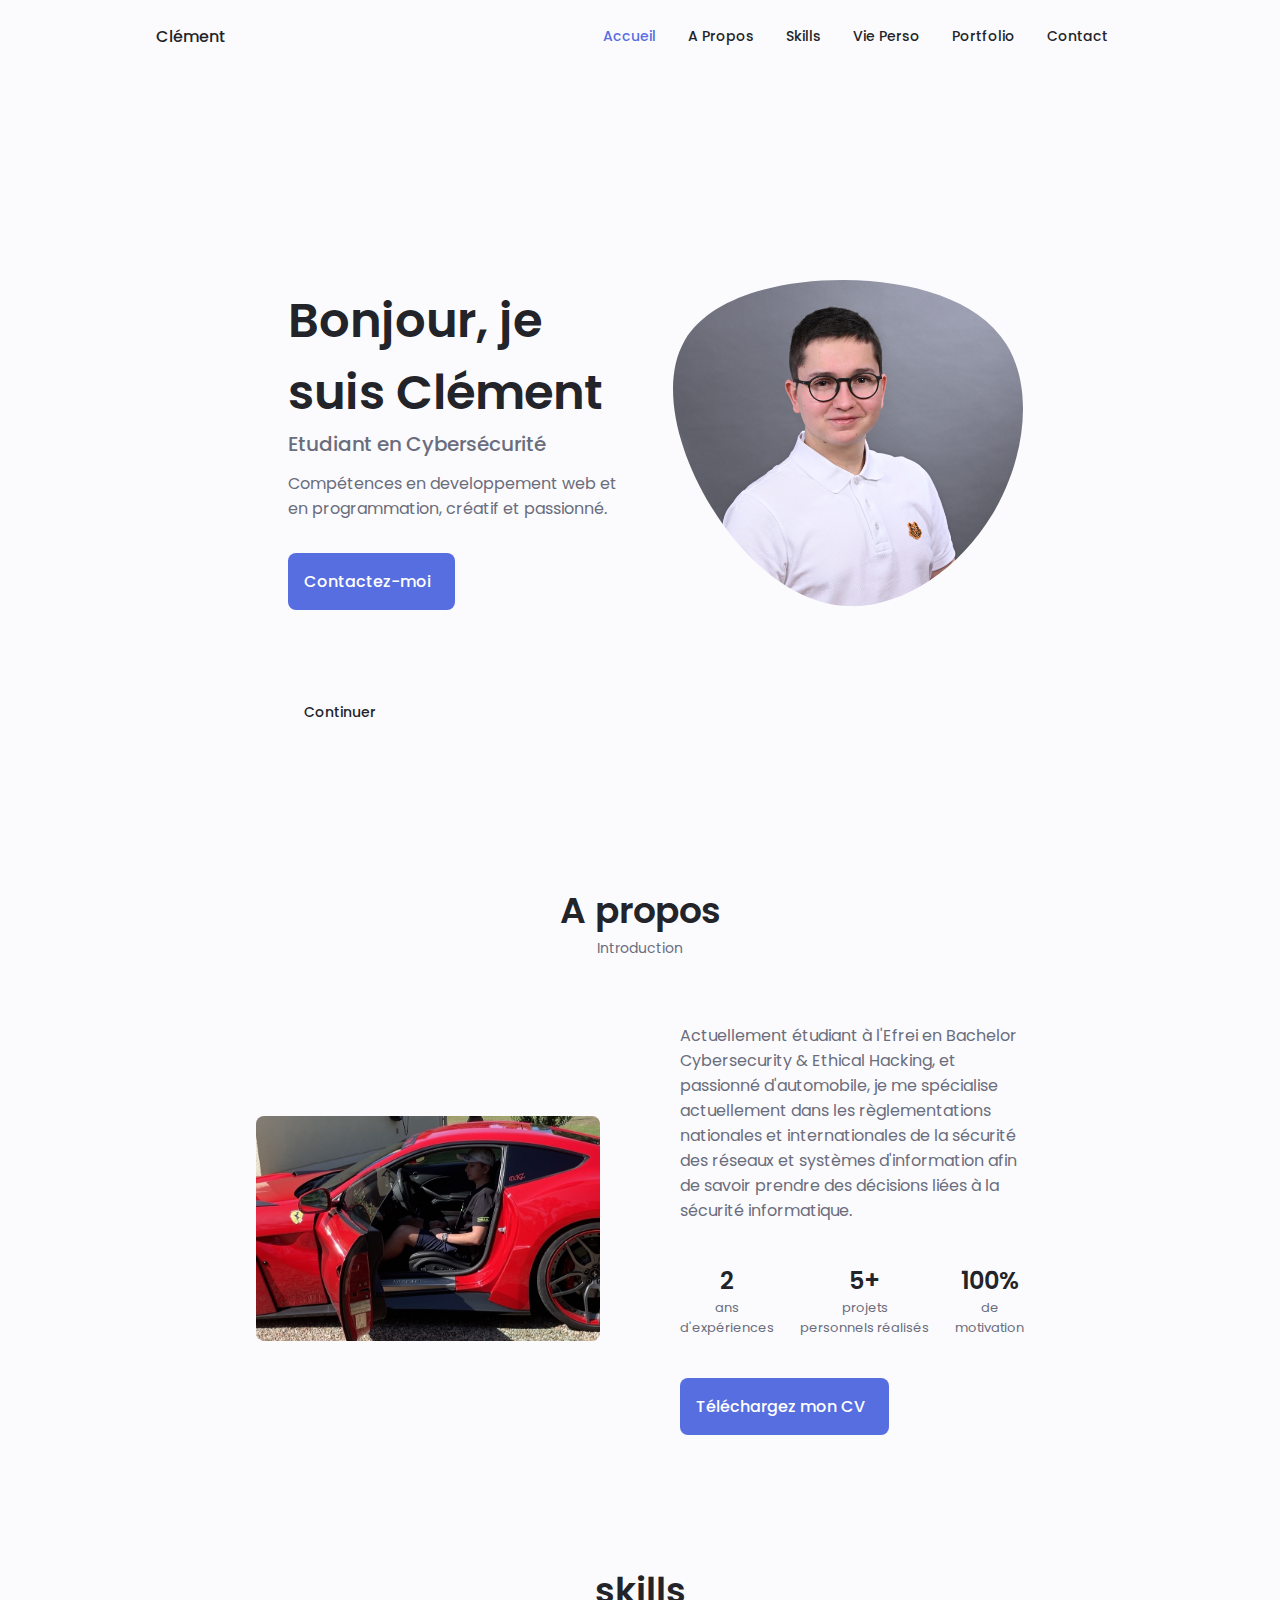
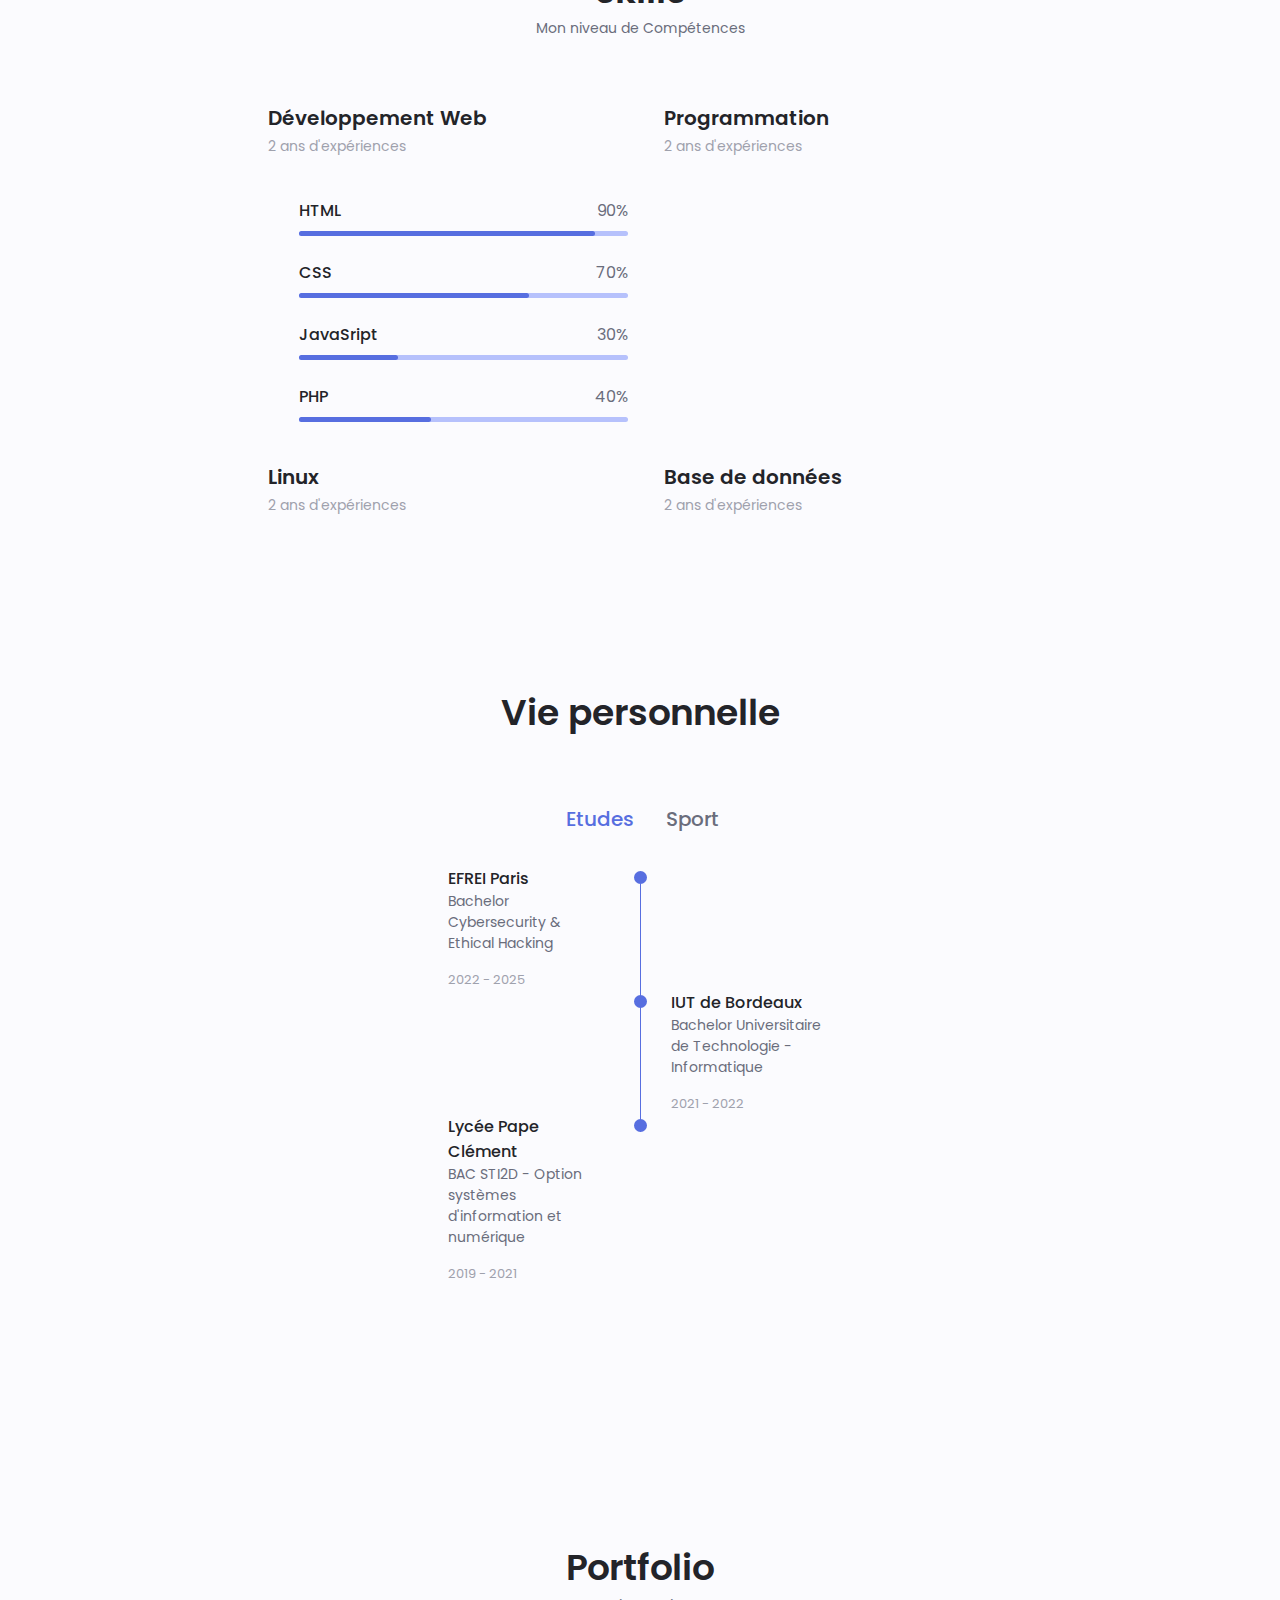
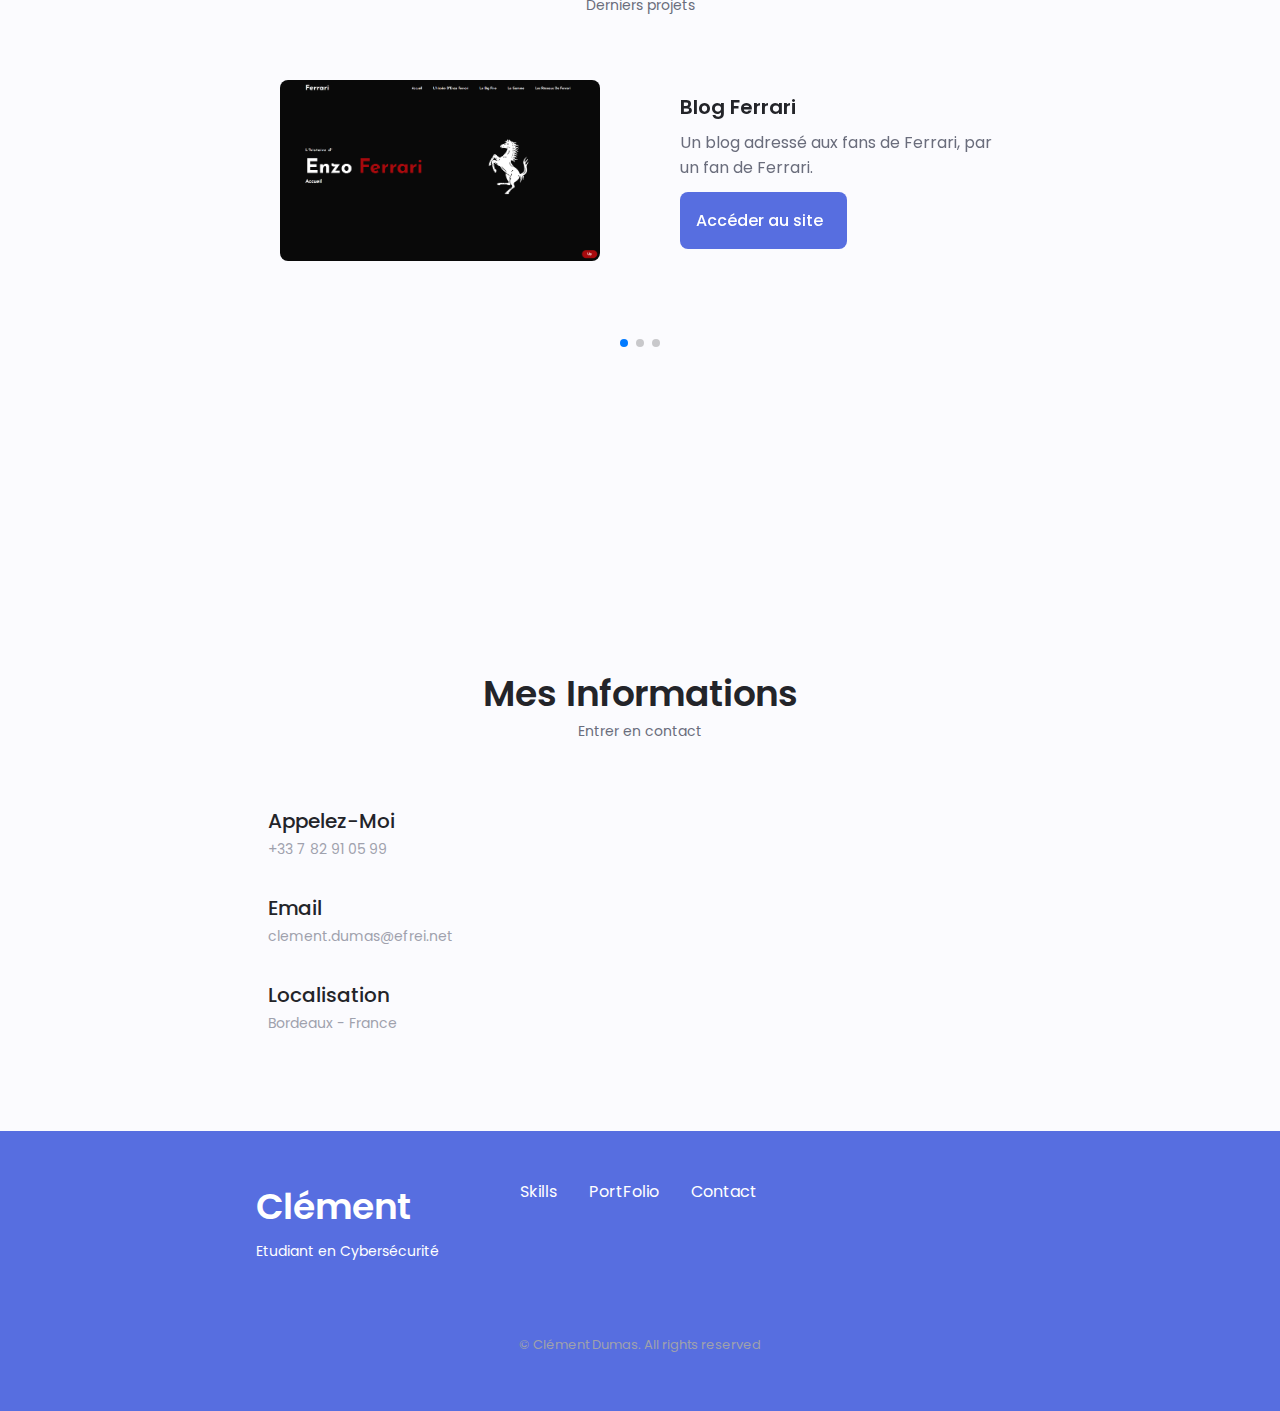
==== index.html @ 538fd1d4 "first commit when portfolio finish" ====
<!DOCTYPE html>
<html lang="en">

<head>
    <meta charset="UTF-8">
    <meta name="viewport" content="width=device-width, initial-scale=1.0">

    <!--==================== UNICONS ====================-->
    <link rel="stylesheet" href="https://unicons.iconscout.com/release/v4.0.0/css/line.css">

    <!--==================== SWIPER CSS ====================-->
    <link rel="stylesheet" href="assets/css/swiper-bundle.min.css">

    <!--==================== CSS ====================-->
    <link rel="stylesheet" href="assets/css/styles.css">

    <title>Cl&eacute;ment</title>
</head>

<body>
    <!--==================== HEADER ====================-->
    <header class="header" id="header">
        <nav class="nav container">
            <a href="#" class="nav__logo">Cl&eacute;ment</a>
            <div class="nav__menu" id="nav-menu">
                <ul class="nav__list grid">
                    <li class="nav__item">
                        <a href="#home" class="nav__link active-link">
                            <i class="uil uil-estate nav__icon"></i> Accueil
                        </a>
                    </li>
                    <li class="nav__item">
                        <a href="#about" class="nav__link">
                            <i class="uil uil-user nav__icon"></i> A Propos
                        </a>
                    </li>
                    <li class="nav__item">
                        <a href="#skills" class="nav__link">
                            <i class="uil uil-file-alt nav__icon"></i> Skills
                        </a>
                    </li>
                    <li class="nav__item">
                        <a href="#my-qualification" class="nav__link">
                            <i class="uil uil-cloud-sun nav__icon"></i> Vie Perso
                        </a>
                    </li>
                    <li class="nav__item">
                        <a href="#portfolio" class="nav__link">
                            <i class="uil uil-scenery nav__icon"></i> Portfolio
                        </a>
                    </li>
                    <li class="nav__item">
                        <a href="#contact" class="nav__link">
                            <i class="uil uil-message nav__icon"></i> Contact
                        </a>
                    </li>
                </ul>
                <i class="uil uil-times nav__close" id="nav-close"></i>
            </div>

            <div class="nav__btns">
                <!-- theme change button -->
                <i class="uil uil-moon change-theme" id="theme-button"></i>

                <div class="nav__toggle" id="nav-toggle">
                    <i class="uil uil-apps"></i>
                </div>
            </div>
        </nav>
    </header>

    <!--==================== MAIN ====================-->
    <main class="main">
        <!--==================== HOME ====================-->
        <section class="home section" id="home">
            <section class="home section" id="home">
                <div class="home__container container grid">
                    <div class="home__content grid">
                        <div class="home__social">
                            <a href="https://www.linkedin.com/in/clementdumas/" target="_blank"
                                class="home__social-icon">
                                <i class="uil uil-linkedin-alt"></i>
                            </a>

                            <a href="https://discordapp.com/users/681675629061865486" target="_blank"
                                class="home__social-icon">
                                <i class="uil uil-discord"></i>
                            </a>

                            <a href="https://github.com/Dumssss" target="_blank" class="home__social-icon">
                                <i class="uil uil-github-alt"></i>
                            </a>
                        </div>
                        <div class="home__img">
                            <svg class="home__blob" viewBox="0 0 200 187" xmlns="http://www.w3.org/2000/svg"
                                xmlns:xlink="http://www.w3.org/1999/xlink">
                                <mask id="mask0" mask-type="alpha">
                                    <path d="M190.312 36.4879C206.582 62.1187 201.309 102.826 182.328 134.186C163.346 165.547 
                                        130.807 187.559 100.226 186.353C69.6454 185.297 41.0228 161.023 21.7403 129.362C2.45775 
                                        97.8511 -7.48481 59.1033 6.67581 34.5279C20.9871 10.1032 59.7028 -0.149132 97.9666 
                                        0.00163737C136.23 0.303176 174.193 10.857 190.312 36.4879Z" />
                                </mask>
                                <g mask="url(#mask0)">
                                    <path
                                        d="M190.312 36.4879C206.582 62.1187 201.309 102.826 182.328 134.186C163.346 
                                        165.547 130.807 187.559 100.226 186.353C69.6454 185.297 41.0228 161.023 21.7403 
                                        129.362C2.45775 97.8511 -7.48481 59.1033 6.67581 34.5279C20.9871 10.1032 59.7028 
                                        -0.149132 97.9666 0.00163737C136.23 0.303176 174.193 10.857 190.312 36.4879Z" />

                                    <image class="home__blob-img" href="assets/img/Z91_3464.jpg" />
                                </g>
                            </svg>
                        </div>
                        <div class="home__data">
                            <h1 class="home__title">Bonjour, je suis Cl&eacute;ment</h1>
                            <h3 class="home__subtitle">Etudiant en Cybers&eacute;curit&eacute;</h3>
                            <p class="home__description">Comp&eacute;tences en developpement web et en programmation,
                                cr&eacute;atif et passionn&eacute;.</p>
                            <a href="#contact" class="button button--flex">
                                Contactez-moi <i class="uil uil-message button__icon"></i>
                            </a>
                        </div>
                    </div>
                    <div class="home__scroll">
                        <a href="#about" class="home__scroll-button button--flex">
                            <i class="uil uil-mouse-alt home__scroll-mouse"></i>
                            <span class="home__scroll-name">Continuer</span>
                            <i class="uil uil-arrow-down home__scroll-arrow"></i>
                        </a>
                    </div>
                </div>
            </section>
        </section>

        <!--==================== ABOUT ====================-->
        <section class="about section" id="about">
            <h2 class="section__title">A propos</h2>
            <span class="section__subtitle">Introduction</span>

            <div class="about__container container grid">
                <img src="assets/img/fefe.jpg" alt="" class="about__img">

                <div class="about__data">
                    <p class="about__description">Actuellement &eacute;tudiant &agrave; l&apos;Efrei en Bachelor Cybersecurity &amp; Ethical
                        Hacking, et passionn&eacute; d&apos;automobile, je me sp&eacute;cialise actuellement dans les r&egrave;glementations nationales et internationales de
                        la s&eacute;curit&eacute; des r&eacute;seaux et syst&egrave;mes d&apos;information
                        afin de savoir prendre des d&eacute;cisions li&eacute;es à la s&eacute;curit&eacute; informatique.</p>
                    <div class="about__info">
                        <div>
                            <span class="about__info-title">2</span>
                            <span class="about__info-name">ans <br> d&apos;exp&eacute;riences</span>
                        </div>

                        <div>
                            <span class="about__info-title">5&plus;</span>
                            <span class="about__info-name">projets <br> personnels r&eacute;alis&eacute;s </span>
                        </div>

                        <div>
                            <span class="about__info-title">100&percnt;</span>
                            <span class="about__info-name">de <br> motivation</span>
                        </div>
                    </div>
                    <div class="about__buttons">
                        <a download="" href="assets/pdf/CV-Efrei.pdf" class="button button--flex">
                            T&eacute;l&eacute;chargez mon CV<i class="uil uil-download-alt button__icon"></i>
                        </a>
                    </div>
                </div>
            </div>
        </section>

        <!--==================== SKILLS ====================-->
        <section class="skills section" id="skills">
            <h2 class="section__title">skills</h2>
            <span class="section__subtitle">Mon niveau de Comp&eacute;tences</span>
            <div class="skills__container container grid">
                    <!--==================== SKILLS 1 ====================-->
                    <div class="skills__content skills__open">
                        <div class="skills__header">
                            <i class="uil uil-html5 skills__icon"></i>
                            <div>
                                <h1 class="skills__title">D&eacute;veloppement Web</h1>
                                <span class="skills__subtitle">2 ans d&apos;exp&eacute;riences</span>
                            </div>
                            <i class="uil uil-angle-down skills__arrow"></i>
                        </div>
                        <div class="skills__list grid">
                            <div class="skills__data">
                                <div class="skills__titles">
                                    <h3 class="skills__name">HTML</h3>
                                    <span class="skills__number">90&percnt;</span>
                                </div>
                                <div class="skills__bar">
                                    <span class="skills__percentage skills__html"></span>
                                </div>
                            </div>
                            <div class="skills__data">
                                <div class="skills__titles">
                                    <h3 class="skills__name">CSS</h3>
                                    <span class="skills__number">70&percnt;</span>
                                </div>
                                <div class="skills__bar">
                                    <span class="skills__percentage skills__css"></span>
                                </div>
                            </div>
                            <div class="skills__data">
                                <div class="skills__titles">
                                    <h3 class="skills__name">JavaSript</h3>
                                    <span class="skills__number">30&percnt;</span>
                                </div>
                                <div class="skills__bar">
                                    <span class="skills__percentage skills__js"></span>
                                </div>
                            </div>
                            <div class="skills__data">
                                <div class="skills__titles">
                                    <h3 class="skills__name">PHP</h3>
                                    <span class="skills__number">40&percnt;</span>
                                </div>
                                <div class="skills__bar">
                                    <span class="skills__percentage skills__php"></span>
                                </div>
                            </div>
                        </div>
                    </div>
                    <!--==================== SKILLS 2 ====================-->
                    <div class="skills__content skills__close">
                        <div class="skills__header">
                            <i class="uil uil-brackets-curly skills__icon"></i>
                            <div>
                                <h1 class="skills__title">Programmation</h1>
                                <span class="skills__subtitle">2 ans d&apos;exp&eacute;riences</span>
                            </div>
                            <i class="uil uil-angle-down skills__arrow"></i>
                        </div>
                        <div class="skills__list grid">
                            <div class="skills__data">
                                <div class="skills__titles">
                                    <h3 class="skills__name">C</h3>
                                    <span class="skills__number">90&percnt;</span>
                                </div>
                                <div class="skills__bar">
                                    <span class="skills__percentage skills__c"></span>
                                </div>
                            </div>
                            <div class="skills__data">
                                <div class="skills__titles">
                                    <h3 class="skills__name">C&plus;&plus;</h3>
                                    <span class="skills__number">20&percnt;</span>
                                </div>
                                <div class="skills__bar">
                                    <span class="skills__percentage skills__cplus"></span>
                                </div>
                            </div>
                            <div class="skills__data">
                                <div class="skills__titles">
                                    <h3 class="skills__name">Java</h3>
                                    <span class="skills__number">30&percnt;</span>
                                </div>
                                <div class="skills__bar">
                                    <span class="skills__percentage skills__java"></span>
                                </div>
                            </div>
                            <div class="skills__data">
                                <div class="skills__titles">
                                    <h3 class="skills__name">Python</h3>
                                    <span class="skills__number">60&percnt;</span>
                                </div>
                                <div class="skills__bar">
                                    <span class="skills__percentage skills__python"></span>
                                </div>
                            </div>
                        </div>
                    </div>
                    <!--==================== SKILLS 3 ====================-->
                    <div class="skills__content skills__close">
                        <div class="skills__header">
                            <i class="uil uil-linux skills__icon"></i>
                            <div>
                                <h1 class="skills__title">Linux</h1>
                                <span class="skills__subtitle">2 ans d&apos;exp&eacute;riences</span>
                            </div>
                            <i class="uil uil-angle-down skills__arrow"></i>
                        </div>
                        <div class="skills__list grid">
                            <div class="skills__data">
                                <div class="skills__titles">
                                    <h3 class="skills__name">Script Bash</h3>
                                    <span class="skills__number">70&percnt;</span>
                                </div>
                                <div class="skills__bar">
                                    <span class="skills__percentage skills__bash"></span>
                                </div>
                            </div>
                            <div class="skills__data">
                                <div class="skills__titles">
                                    <h3 class="skills__name">Ubuntu</h3>
                                    <span class="skills__number">90&percnt;</span>
                                </div>
                                <div class="skills__bar">
                                    <span class="skills__percentage skills__ubuntu"></span>
                                </div>
                            </div>
                            <div class="skills__data">
                                <div class="skills__titles">
                                    <h3 class="skills__name">Debian</h3>
                                    <span class="skills__number">60&percnt;</span>
                                </div>
                                <div class="skills__bar">
                                    <span class="skills__percentage skills__debian"></span>
                                </div>
                            </div>
                            <div class="skills__data">
                                <div class="skills__titles">
                                    <h3 class="skills__name">Kali</h3>
                                    <span class="skills__number">60&percnt;</span>
                                </div>
                                <div class="skills__bar">
                                    <span class="skills__percentage skills__kali"></span>
                                </div>
                            </div>
                        </div>
                    </div>
                    <!--==================== SKILLS 4 ====================-->
                    <div class="skills__content skills__close">
                        <div class="skills__header">
                            <i class="uil uil-database skills__icon"></i>
                            <div>
                                <h1 class="skills__title">Base de données</h1>
                                <span class="skills__subtitle">2 ans d&apos;exp&eacute;riences</span>
                            </div>
                            <i class="uil uil-angle-down skills__arrow"></i>
                        </div>
                        <div class="skills__list grid">
                            <div class="skills__data">
                                <div class="skills__titles">
                                    <h3 class="skills__name">Requêtes MySQL</h3>
                                    <span class="skills__number">90&percnt;</span>
                                </div>
                                <div class="skills__bar">
                                    <span class="skills__percentage skills__sql"></span>
                                </div>
                            </div>
                        </div>
                    </div>
                <div>

                </div>
            </div>
        </section>

        <!--==================== QUALIFICATION ====================-->
        <section class="qualification section" id="my-qualification">
            <h2 class="section__title">Vie personnelle</h2>
            <span class="section__subtitle"></span>

            <div class="qualification__container container">
                <div class="qualification__tabs">
                    <div class="qualification__button button--flex qualification__active" data-target='#education'>
                        <i class="uil uil-graduation-cap qualification__icon"></i>
                        Etudes
                    </div>
                    <div class="qualification__button button--flex" data-target='#hobbies'>
                        <i class="uil uil-trophy"></i>
                        Sport
                    </div>
                </div>
                <div class="qualification__sections">
                    <!--==================== QUALIFICATION CONTENT 1 ====================-->
                    <div class="qualification__content qualification__active" data-content id="education">
                        <!--==================== QUALIFICATION 1 ====================-->
                        <div class="qualification__data">
                            <div>
                                <h3 class="qualification__title">EFREI Paris</h3>
                                <span class="qualification__subtitle">Bachelor Cybersecurity &amp; Ethical Hacking</span>
                                <div class="qualification__calendar">
                                    <i class="uil uil-calendar-alt"></i>
                                    2022 - 2025
                                </div>
                            </div>

                            <div>
                                <span class="qualification__rounder"></span>
                                <span class="qualification__line"></span>
                            </div>
                        </div>
                        <!--==================== QUALIFICATION 2 ====================-->
                        <div class="qualification__data">
                            <div></div>

                            <div>
                                <span class="qualification__rounder"></span>
                                <span class="qualification__line"></span>
                            </div>

                            <div>
                                <h3 class="qualification__title">IUT de Bordeaux</h3>
                                <span class="qualification__subtitle">Bachelor Universitaire de Technologie -
                                    Informatique</span>
                                <div class="qualification__calendar">
                                    <i class="uil uil-calendar-alt"></i>
                                    2021 - 2022
                                </div>
                            </div>
                        </div>
                        <!--==================== QUALIFICATION 3 ====================-->
                        <div class="qualification__data">
                            <div>
                                <h3 class="qualification__title">Lyc&eacute;e Pape Cl&eacute;ment</h3>
                                <span class="qualification__subtitle">BAC STI2D - Option syst&egrave;mes d&apos;information et
                                    num&eacute;rique</span>
                                <div class="qualification__calendar">
                                    <i class="uil uil-calendar-alt"></i>
                                    2019 - 2021
                                </div>
                            </div>
                            <div>
                                <span class="qualification__rounder"></span>
                            </div>
                        </div>
                    </div>
                    <!--==================== QUALIFICATION CONTENT 2 ====================-->
                    <div class="qualification__content" data-content id="hobbies">
                        <!--==================== QUALIFICATION 1 ====================-->
                        <div class="qualification__data">
                            <div>
                                <h3 class="qualification__title">Top 10 National</h3>
                                <span class="qualification__subtitle">Actuellement dans le Top 10 National Junior</span>
                                <div class="qualification__calendar">
                                    <i class="uil uil-calendar-alt"></i>
                                    2023
                                </div>
                            </div>

                            <div>
                                <span class="qualification__rounder"></span>
                                <span class="qualification__line"></span>
                            </div>
                        </div>
                        <!--==================== QUALIFICATION 2 ====================-->
                        <div class="qualification__data">
                            <div></div>

                            <div>
                                <span class="qualification__rounder"></span>
                                <span class="qualification__line"></span>
                            </div>

                            <div>
                                <h3 class="qualification__title">Sportif Espoir</h3>
                                <span class="qualification__subtitle">Class&eacute; sur liste ministérielle PSQS</span>
                                <div class="qualification__calendar">
                                    <i class="uil uil-calendar-alt"></i>
                                    2019 - 2020
                                </div>
                            </div>
                        </div>
                        <!--==================== QUALIFICATION 3 ====================-->
                        <div class="qualification__data">
                            <div>
                                <h3 class="qualification__title">Champion de France de Tir</h3>
                                <span class="qualification__subtitle">Carabine 10M Cadet Garçon</span>
                                <div class="qualification__calendar">
                                    <i class="uil uil-calendar-alt"></i>
                                    2018
                                </div>
                            </div>
                            <div>
                                <span class="qualification__rounder"></span>
                            </div>
                        </div>
                    </div>
                </div>
            </div>
        </section>

        <!--==================== SERVICES ====================-->
        <section class="services section" id="services">

        </section>

        <!--==================== PORTFOLIO ====================-->
        <section class="portfolio section" id="portfolio">
            <h2 class="section__title">Portfolio</h2>
            <span class="section__subtitle">Derniers projets</span>
            <div class="portfolio__container container swiper mySwiper">
                <div class="swiper-wrapper">
                    <!--==================== PORTFOLIO 1 ====================-->
                    <div class="portfolio__content grid swiper-slide">
                        <img src="assets/img/portfolio1.png" alt="" class="portfolio__img">
                        <div class="portfolio__data">
                            <h3 class="portfolio__title">Blog Ferrari</h3>
                            <p class="portfolio__description">Un blog adress&eacute; aux fans de Ferrari, par un fan de
                                Ferrari.</p>
                            <a href="http://blog-ferrari.fr"
                                class="button button--flex button--small portfolio__button">
                                Acc&eacute;der au site
                                <i class="uil uil-arrow-right button__icon"></i>
                            </a>
                        </div>
                    </div>
                    <!--==================== PORTFOLIO 2 ====================-->
                    <div class="portfolio__content grid swiper-slide">
                        <img src="assets/img/portfolio2.png" alt="" class="portfolio__img">
                        <div class="portfolio__data">
                            <h3 class="portfolio__title">CarStats</h3>
                            <p class="portfolio__description">Application web destin&eacute;e &agrave; la visualisation de
                                statistiques automobiles.</p>
                            <a href="https://github.com/Dumssss/carstats"
                                class="button button--flex button--small portfolio__button">
                                Acc&eacute;der au dépot
                                <i class="uil uil-arrow-right button__icon"></i>
                            </a>
                        </div>
                    </div>
                    <!--==================== PORTFOLIO 3 ====================-->
                    <div class="portfolio__content grid swiper-slide">
                        <img src="assets/img/portfolio3.png" alt="" class="portfolio__img">
                        <div class="portfolio__data">
                            <h3 class="portfolio__title">Mon Portfolio</h3>
                            <p class="portfolio__description">Site vitrine de mon exp&eacute;rience</p>
                            <a href="#" class="button button--flex button--small portfolio__button">
                                Acc&eacute;der au site
                                <i class="uil uil-arrow-right button__icon"></i>
                            </a>
                        </div>
                    </div>
                </div>
                <div class="swiper-button-next">
                    <i class="uil uil-angle-right-b swiper-portfolio-icon"></i>
                </div>
                <div class="swiper-button-prev">
                    <i class="uil uil-angle-left-b swiper-portfolio-icon"></i>
                </div>
                <div class="swiper-pagination"></div>
            </div>
        </section>

        <!--==================== PROJECT IN MIND ====================-->
        <section class="project section">

        </section>

        <!--==================== TESTIMONIAL ====================-->
        <section class="testimonial section">

        </section>

        <!--==================== CONTACT ME ====================-->
        <section class="contact section" id="contact">
            <h2 class="section__title">Mes Informations</h2>
            <span class="section__subtitle">Entrer en contact</span>

            <div class="contact__container container grid">
                <div>
                    <div class="contact__information">
                        <i class="uil uil-phone contact__icon"></i>

                        <div>
                            <h3 class="contact__title">Appelez-Moi</h3>
                            <span class="contact__subtitle">+33 7 82 91 05 99</span>
                        </div>
                    </div>

                    <div class="contact__information">
                        <i class="uil uil-at contact__icon"></i>

                        <div>
                            <h3 class="contact__title">Email</h3>
                            <span class="contact__subtitle"><a href="mailto:clement.dumas@efrei.net">clement.dumas@efrei.net</a></span>
                        </div>
                    </div>

                    <div class="contact__information">
                        <i class="uil uil-location-point contact__icon"></i>

                        <div>
                            <h3 class="contact__title">Localisation</h3>
                            <span class="contact__subtitle">Bordeaux - France</span>
                        </div>
                    </div>
                </div>
            </div>
        </section>
    </main>

    <!--==================== FOOTER ====================-->
    <footer class="footer">
        <div class="footer__bg">
            <div class="footer__container container grid">
                <div>
                    <h1 class="footer__title">Cl&eacute;ment</h1>
                    <span class="footer__subtitle">Etudiant en Cybers&eacute;curit&eacute;</span>
            </div>
            <ul class="footer__links">
                <li>
                    <a href="#skills" class="footer__link">Skills</a>
                </li>
                <li>
                    <a href="#portfolio" class="footer__link">PortFolio</a>
                </li>
                <li>
                    <a href="#contact" class="footer__link">Contact</a>
                </li>
            </ul>

            <div class="footer__socials">
                <a href="https://www.facebook.com/clement.dumas.52/" class="footer__social">
                    <i class="uil uil-facebook-f"></i>
                </a>
                <a href="https://www.instagram.com/dums10.9/" class="footer__social">
                    <i class="uil uil-instagram"></i>
                </a>
                <a href="https://www.linkedin.com/in/clementdumas/" class="footer__social">
                    <i class="uil uil-linkedin-alt"></i>
                </a>
            </div>
        </div>
        <p class="footer__copy">&copy; Cl&eacute;ment Dumas. All rights reserved</p>
        </div>
    </footer>

    <!--==================== SCROLL TOP ====================-->
    <a href="#" class="scrollup" id="scroll-up">
        <i class="uil uil-arrow-up scrollup__icon"></i>
    </a>

    <!--==================== SWIPER JS ====================-->
    <script src="assets/js/swiper-bundle.min.js"></script>

    <!--==================== MAIN JS ====================-->
    <script src="assets/js/main.js"></script>
</body>

</html>
---- assets/css/styles.css ----
/*==================== GOOGLE FONTS ====================*/
@import url("https://fonts.googleapis.com/css2?family=Poppins:wght@400;500;600&display=swap");

/*==================== VARIABLES CSS ====================*/
:root {
  --header-height: 3rem;

  /*========== Colors ==========*/
  /* Change favorite color */
  --hue-color: 230;
  /*Purple 250 - Green 142 - Blue 230 - Pink 340*/

  /* HSL color mode */
  --first-color: hsl(var(--hue-color), 69%, 61%);
  --first-color-second: hsl(var(--hue-color), 69%, 61%);
  --first-color-alt: hsl(var(--hue-color), 57%, 53%);
  --first-color-lighter: hsl(var(--hue-color), 92%, 85%);
  --title-color: hsl(var(--hue-color), 8%, 15%);
  --text-color: hsl(var(--hue-color), 8%, 45%);
  --text-color-light: hsl(var(--hue-color), 8%, 65%);
  --input-color: hsl(var(--hue-color), 70%, 96%);
  --body-color: hsl(var(--hue-color), 60%, 99%);
  --container-color: #fff;
  --scroll-bar-color: hsl(var(--hue-color), 12%, 90%);
  --scroll-thumb-color: hsl(var(--hue-color), 12%, 80%);


  --scroll-bar-color: hsl(var(--hue-color), 12%, 90%);
  --scroll-thumb-color: hsl(var(--hue-color), 12%, 80%);

  /*========== Font and typography ==========*/
  --body-font: 'Poppins', sans-serif;

  /* .5rem = 8px, 1rem = 16px, 1.5rem = 24px ... */
  --big-font-size: 2rem;
  --h1-font-size: 1.5rem;
  --h2-font-size: 1.25rem;
  --h3-font-size: 1.125rem;
  --normal-font-size: .938rem;
  --small-font-size: .813rem;
  --smaller-font-size: .75rem;

  /*========== Font weight ==========*/
  --font-medium: 500;
  --font-semi-bold: 600;

  /*========== Margenes Bottom ==========*/
  /* .25rem = 4px, .5rem = 8px, .75rem = 12px ... */
  --mb-0-25: .25rem;
  --mb-0-5: .5rem;
  --mb-0-75: .75rem;
  --mb-1: 1rem;
  --mb-1-5: 1.5rem;
  --mb-2: 2rem;
  --mb-2-5: 2.5rem;
  --mb-3: 3rem;

  /*========== z index ==========*/
  --z-tooltip: 10;
  --z-fixed: 100;
  --z-modal: 1000;
}

/* Font size for large devices */
@media screen and (min-width: 968px) {
  :root {
    --big-font-size: 3rem;
    --h1-font-size: 2.25rem;
    --h2-font-size: 1.5rem;
    --h3-font-size: 1.25rem;
    --normal-font-size: 1rem;
    --small-font-size: .875rem;
    --smaller-font-size: .813rem;
  }
}

/*========== Variables Dark theme ==========*/
body.dark-theme {
  /* HSL color mode */
  --first-color-second: hsl(var(--hue-color), 30%, 8%);
  --title-color: hsl(var(--hue-color), 8%, 95%);
  --text-color: hsl(var(--hue-color), 8%, 75%);
  --input-color: hsl(var(--hue-color), 29%, 16%);
  --body-color: hsl(var(--hue-color), 28%, 12%);
  --container-color: hsl(var(--hue-color), 29%, 16%);
  --scroll-bar-color: hsl(var(--hue-color), 12%, 48%);
  --scroll-thumb-color: hsl(var(--hue-color), 12%, 36%);
}

/*========== Button Dark/Light ==========*/
.nav__btns {
  display: flex;
  align-items: center;
}

.change-theme {
  font-size: 1.25rem;
  color: var(--title-color);
  margin-right: var(--mb-1);
  cursor: pointer;
}

.change-theme:hover {
  color: var(--first-color);
}

/*==================== BASE ====================*/
* {
  box-sizing: border-box;
  padding: 0;
  margin: 0;
}

html {
  scroll-behavior: smooth;
}

body {
  margin: 0 0 var(--header-height) 0;
  font-family: var(--body-font);
  font-size: var(--normal-font-size);
  background-color: var(--body-color);
  color: var(--text-color);
}

h1,
h2,
h3,
h4 {
  color: var(--title-color);
  font-weight: var(--font-semi-bold);
}

ul {
  list-style: none;
}

a {
  text-decoration: none;
}

img {
  max-width: 100%;
  height: auto;
}

/*==================== REUSABLE CSS CLASSES ====================*/
.section {
  padding: 2rem 0 4rem;
}

.section__title {
  font-size: var(--h1-font-size);
  color: var(--title-color);
}

.section__subtitle {
  display: block;
  font-size: var(--small-font-size);
  margin-bottom: var(--mb-3);
}

.section__title,
.section__subtitle {
  text-align: center;
}

/*==================== LAYOUT ====================*/
.container {
  max-width: 768px;
  margin-left: var(--mb-1-5);
  margin-right: var(--mb-1-5);
}

.grid {
  display: grid;
  gap: 1.5rem;
}

.header {
  width: 100%;
  position: fixed;
  bottom: 0;
  left: 0;
  z-index: var(--z-fixed);
  background-color: var(--body-color);
}

/*==================== NAV ====================*/
.nav {
  max-width: 968px;
  height: var(--header-height);
  display: flex;
  justify-content: space-between;
  align-items: center;
}

.nav__logo,
.nav__toggle {
  color: var(--title-color);
  font-weight: var(--font-medium);
}

.nav__logo:hover {
  color: var(--first-color);
}

.nav__toggle {
  font-size: 1.1rem;
  cursor: pointer;
}

.nav__toggle:hover {
  color: var(--first-color)
}

@media screen and (max-width: 767px) {
  .nav__menu {
    position: fixed;
    bottom: -100%;
    left: 0;
    width: 100%;
    background-color: var(--body-color);
    padding: 2rem 1.5rem 4rem;
    box-shadow: 0 -1px 4px rgba(0, 0, 0, .15);
    border-radius: 1.5rem 1.5rem 0 0;
    transition: .3s;
  }
}

.nav__list {
  grid-template-columns: repeat(3, 1fr);
  gap: 2rem;
}

.nav__link {
  display: flex;
  flex-direction: column;
  align-items: center;
  font-size: var(--small-font-size);
  color: var(--title-color);
  font-weight: var(--font-medium);
}

.nav__link:hover {
  color: var(--first-color);

}

.nav__icon {
  font-size: 1.2rem;
}

.nav__close {
  position: absolute;
  right: 1.3rem;
  bottom: .5rem;
  font-size: 1.5rem;
  cursor: pointer;
  color: var(--first-color);
}

.nav__close:hover {
  color: var(--first-color-alt);
}

/* show menu */
.show-menu {
  bottom: 0;
}

/* Active link */
.active-link {
  color: var(--first-color);
}

/* Change background header */
.scroll-header {
  box-shadow: 0 -1px 4px rgba(0, 0, 0, .15);
}

/*==================== HOME ====================*/
.home__container {
  gap: 1rem;
}

.home__content {
  grid-template-columns: .5fr 3fr;
  padding-top: 3.5rem;
  align-items: center;
}

.home__social {
  display: grid;
  grid-template-columns: max-content;
  row-gap: 1rem;
}

.home__social-icon {
  font-size: 1.25rem;
  color: var(--first-color);
}

.home__social-icon:hover {
  color: var(--first-color-alt);
}

.home__blob {
  width: 200px;
  fill: var(--first-color);
}

.home__blob-img {
  width: 200px;
}

.home__data {
  grid-column: 1/3;
}

.home__title {
  font-size: var(--big-font-size);
}

.home__subtitle {
  font-size: var(--h3-font-size);
  color: var(--text-color);
  font-weight: var(--font-medium);
  margin-bottom: var(--mb-0-75);
}

.home__description {
  margin-bottom: var(--mb-2);
}

.home__scroll {
  display: none;
}

.home__scroll-button {
  color: var(--first-color);
  transition: .3s;
}

.home__scroll-button:hover {
  transform: translateY(.25rem);
}

.home__scroll-mouse {
  font-size: 2rem;
}

.home__scroll-name {
  font-size: var(--small-font-size);
  color: var(--title-color);
  font-weight: var(--font-medium);
  margin-right: var(--mb-0-25);
}

.home__scroll-arrow {
  font-size: 1.25rem;
}

/*==================== BUTTONS ====================*/
.button {
  display: inline-block;
  background-color: var(--first-color);
  color: #fff;
  padding: 1rem;
  border-radius: .5rem;
  font-weight: var(--font-medium);
}

.button:hover {
  background-color: var(--first-color-alt);
}

.button__icon {
  font-size: 1.25rem;
  margin-left: var(--mb-0-5);
  transition: .3s;
}

.button--flex {
  display: inline-flex;
  align-items: center;
}

/*==================== ABOUT ====================*/
.about__img {
  width: 400px;
  border-radius: .5rem;
  justify-self: center;
  align-self: center;
}

.about__description {
  text-align: center;
  margin-bottom: var(--mb-2-5);
}

.about__info {
  display: flex;
  justify-content: space-evenly;
  margin-bottom: var(--mb-2-5);
}

.about__info-title {
  font-size: var(--h2-font-size);
  font-weight: var(--font-semi-bold);
  color: var(--title-color);
}

.about__info-name {
  font-size: var(--smaller-font-size);
}

.about__info-title,
.about__info-name {
  display: block;
  text-align: center;
}

.about__buttons {
  display: flex;
  justify-content: center;
}

/*==================== SKILLS ====================*/
.skills__container {
  row-gap: 0;
}

.skills__header {
  display: flex;
  align-items: center;
  margin-bottom: var(--mb-2-5);
  cursor: pointer;
}

.skills__icon,
.skills__arrow {
  font-size: 2rem;
  color: var(--first-color);
}

.skills__icon {
  margin-right: var(--mb-0-75);
}

.skills__title {
  font-size: var(--h3-font-size);
}

.skills__subtitle {
  font-size: var(--small-font-size);
  color: var(--text-color-light);
}

.skills__arrow {
  margin-left: auto;
  transition: .4s;
}

.skills__list {
  row-gap: 1.5rem;
  padding-left: 2.7rem;
}

.skills__titles {
  display: flex;
  justify-content: space-between;
  margin-bottom: var(--mb-0-5);
}

.skills__name {
  font-size: var(--normal-font-size);
  font-weight: var(--font-medium);
}

.skills__bar,
.skills__percentage {
  height: 5px;
  border-radius: .25rem;
}

.skills__bar {
  background-color: var(--first-color-lighter);
}

.skills__percentage {
  display: block;
  background-color: var(--first-color);
}

.skills__html,
.skills__c,
.skills__ubuntu,
.skills__sql {
  width: 90%;
}

.skills__css,
.skills__bash {
  width: 70%;
}

.skills__python,
.skills__debian,
.skills__kali {
  width: 60%;
}

.skills__php {
  width: 40%;
}

.skills__js,
.skills__java {
  width: 30%;
}

.skills__cplus {
  width: 20%;
}

.skills__close .skills__list {
  height: 0;
  overflow: hidden
}

.skills__open .skills__list {
  height: max-content;
  margin-bottom: var(--mb-2-5);
}

.skills__open .skills__arrow {
  transform: rotate(-180deg);
}

/*==================== QUALIFICATION ====================*/
.qualification__tabs {
  display: flex;
  justify-content: space-evenly;
  margin-bottom: var(--mb-2);
}

.qualification__button {
  font-size: var(--h3-font-size);
  font-weight: var(--font-medium);
  cursor: pointer;
}

.qualification__button:hover {
  color: var(--first-color);
}

.qualification__icon {
  font-size: 1.8rem;
  margin-right: var(--mb-0-25);
}

.qualification__data {
  display: grid;
  grid-template-columns: 1fr max-content 1fr;
  column-gap: 1.5rem;
}

.qualification__title {
  font-size: var(--normal-font-size);
  font-weight: var(--font-medium);
}

.qualification__subtitle {
  display: inline-block;
  font-size: var(--small-font-size);
  margin-bottom: var(--mb-1);
}

.qualification__calendar {
  font-size: var(--smaller-font-size);
  color: var(--text-color-light);
}

.qualification__rounder {
  display: inline-block;
  width: 13px;
  height: 13px;
  background-color: var(--first-color);
  border-radius: 50%;
}

.qualification__line {
  display: block;
  width: 1px;
  height: 100%;
  background-color: var(--first-color);
  transform: translate(6px, -7px);
}

.qualification [data-content] {
  display: none;
}

.qualification__active[data-content] {
  display: block;
}

.qualification__button.qualification__active {
  color: var(--first-color);
}

/*==================== SERVICES ====================*/


/* Active Modal */


/*==================== PORTFOLIO ====================*/

.portfolio__container {
  overflow: initial;
}

.portfolio__content {
  padding: 0 1.5rem;
}

.portfolio__img {
  width: 300px;
  border-radius: .5rem;
  justify-self: center;
}

.portfolio__title {
  font-size: var(--h3-font-size);
  margin-bottom: var(--mb-0-5);
}

.portfolio__description {
  margin-bottom: var(--mb-0-75);
}

.portfolio__button:hover .button__icon {
  transform: translateX(.25rem);
}

.swiper-button-prev::after,
.swiper-button-next::after {
  content: '';
}

.swiper-portfolio-icon {
  font-size: 2rem;
  color: var(--first-color);
}

.swiper-button-prev {
  left: -.5rem;
}

.swiper-button-next {
  right: -.5rem;
}

.swiper-horizontal>.swiper-pagination-bullets {
  bottom: -1.5rem;
}

.swiper-pagination-bullets-active {
  background-color: var(--first-color);
}

.swiper-button-prev,
.swiper-button-next,
.swiper-pagination-bullet {
  outline: none;
}

/*==================== PROJECT IN MIND ====================*/


/*==================== TESTIMONIAL ====================*/


/*==================== CONTACT ME ====================*/
.contact__container {
  row-gap: 3rem;
}

.contact__information {
  display: flex;
  margin-bottom: var(--mb-2);
}

.contact__icon {
  font-size: 2rem;
  color: var(--first-color);
  margin-right: var(--mb-0-75);
}

.contact__title {
  font-size: var(--h3-font-size);
  font-weight: var(--font-medium);
}

.contact__subtitle {
  font-size: var(--small-font-size);
  color: var(--text-color-light);
}

.contact__subtitle a {
  color: var(--text-color-light);
  text-decoration: none;
}

/*==================== FOOTER ====================*/
.footer {
  padding-top: 2rem;
}

.footer__container {
  row-gap: 3.5rem;
}

.footer__bg {
  background-color: var(--first-color-second);
  padding: 2rem 0 3rem;
}

.footer__title {
  font-size: var(--h1-font-size);
  margin-bottom: var(--mb-0-25);
}

.footer__subtitle {
  font-size: var(--small-font-size);
}

.footer__links {
  display: flex;
  flex-direction: column;
  row-gap: 1.5rem;
}

.footer__link:hover {
  color: var(--first-color-lighter);
}

.footer__social {
  font-size: 1.25rem;
  margin-right: var(--mb-1-5);
}

.footer__social:hover {
  color: var(--first-color-lighter);
}

.footer__copy {
  font-size: var(--smaller-font-size);
  text-align: center;
  color: var(--text-color-light);
  margin-top: var(--mb-3);
}

.footer__title,
.footer__subtitle,
.footer__link,
.footer__social {
  color: #fff;
}

/*========== SCROLL UP ==========*/
.scrollup {
  position: fixed;
  right: 1rem;
  bottom: -20%;
  background-color: var(--first-color);
  opacity: .8;
  padding: 0 .3rem;
  border-radius: .4rem;
  z-index: var(--z-tooltip);
  transition: .4s;
}

.scrollup:hover {
  background-color: var(--first-color-alt);
}

.scrollup__icon {
  font-size: 1.5rem;
  color: #fff;
}

/* Show scroll */
.show-scroll {
  bottom: 5rem;
}

/*========== SCROLL BAR ==========*/
::-webkit-scrollbar {
  width: .60rem;
  background-color: var(--scroll-bar-color);
  border-radius: .5rem;
}

::-webkit-scrollbar-thumb {
  background-color: var(--scroll-thumb-color);
  border-radius: .5rem;
}

::-webkit-scrollbar-thumb:hover {
  background-color: var(--text-color-light);
}

/*==================== MEDIA QUERIES ====================*/
/* For small devices */
@media screen and (max-width: 350px) {
  .container {
    margin-left: var(--mb-1);
    margin-right: var(--mb-1);
  }

  .nav__menu {
    padding: 2rem .25rem 4rem;
  }

  .nav__list {
    column-gap: 0;
  }

  .home__content {
    grid-template-columns: .25fr 3fr;
  }

  .home__blob {
    width: 180px;
  }

  .skills__title {
    font-size: var(--normal-font-size);
  }

  .qualification__data {
    gap: .5rem;
  }
}

/* For medium devices */
@media screen and (min-width: 568px) {
  .home__content {
    grid-template-columns: max-content 1fr 1fr;
  }

  .home__data {
    grid-column: initial;
  }

  .home__img {
    order: 1;
    justify-self: center;
  }

  .about__container,
  .skills__container,
  .portfolio__content,
  .contact__container,
  .footer__container {
    grid-template-columns: repeat(2, 1fr);
  }

  .qualification__sections {
    display: grid;
    grid-template-columns: .6fr;
    justify-content: center;
  }
}

@media screen and (min-width: 768px) {
  .container {
    margin-left: auto;
    margin-right: auto;
  }

  body {
    margin: 0;
  }

  .section {
    padding: 6rem 0 2rem;
  }

  .section__subtitle {
    margin-bottom: 4rem;
  }

  .header {
    top: 0;
    bottom: initial;
  }

  .header,
  .main,
  .footer__container {
    padding: 0 1rem;
  }

  .nav {
    height: calc(var(--header-height) + 1.5rem);
    column-gap: 1rem;
  }

  .nav__icon,
  .nav__close,
  .nav__toggle {
    display: none
  }

  .nav__list {
    display: flex;
    column-gap: 2rem;
  }

  .nav__menu {
    margin-left: auto;
  }

  .change-theme {
    margin: 0;
  }

  .home__container {
    row-gap: 5rem;
  }

  .home__content {
    padding-top: 5.5rem;
    column-gap: 2rem;
  }

  .home__blob {
    width: 300px;
  }

  .home__scroll {
    display: block;
  }

  .home__scroll-button {
    margin-left: 3rem;
  }

  .about__container {
    column-gap: 5rem;
  }

  .about__img {
    width: 350px;
  }

  .about__description {
    text-align: initial;
  }

  .about__info {
    justify-content: space-between;
  }

  .about__buttons{
    justify-content: initial;
  }

  .qualification__tabs{
    justify-content: center;
  }
  .qualification__button{
    margin: 0 var(--mb-1);
  }
  .qualification__sections{
    grid-template-columns: .5fr;
  }

  .portfolio__img{
    width: 320px;
  }
  .portfolio__content{
    align-items: center;
  }
  .footer__container{
    grid-template-columns: repeat(3, 1fr);
  }
  .footer__bg{
    padding: 3rem 0 3.5rem;
  }
  .footer__links{
    flex-direction: row;
    column-gap: 2rem;
  }
  .footer__socials{
    justify-self: flex-end;
  }
  .footer__copy{
    margin-top: 4.5rem;
  }

}

/* For large devices */

@media screen and (min-width: 1024px) {
  .header, 
  .main,
  .footer__container{
    padding: 0;
  }

  .home__blob{
    width: 350px;
  }
  .home__social{
    transform: translateX(-6rem);
  }

  .portfolio__content{
    column-gap: 5rem;
  }

  .swiper-portfolio-icon{
    font-size: 3.5rem;
  }

  .swiper-button-prev{
    left: -3.5rem;
  }
  .swiper-button-next{
    right: -3.5rem;
  }
  .swiper-horizontal > .swiper-pagination-bullets{
    bottom: -4.5rem;
  }

  .contac
}
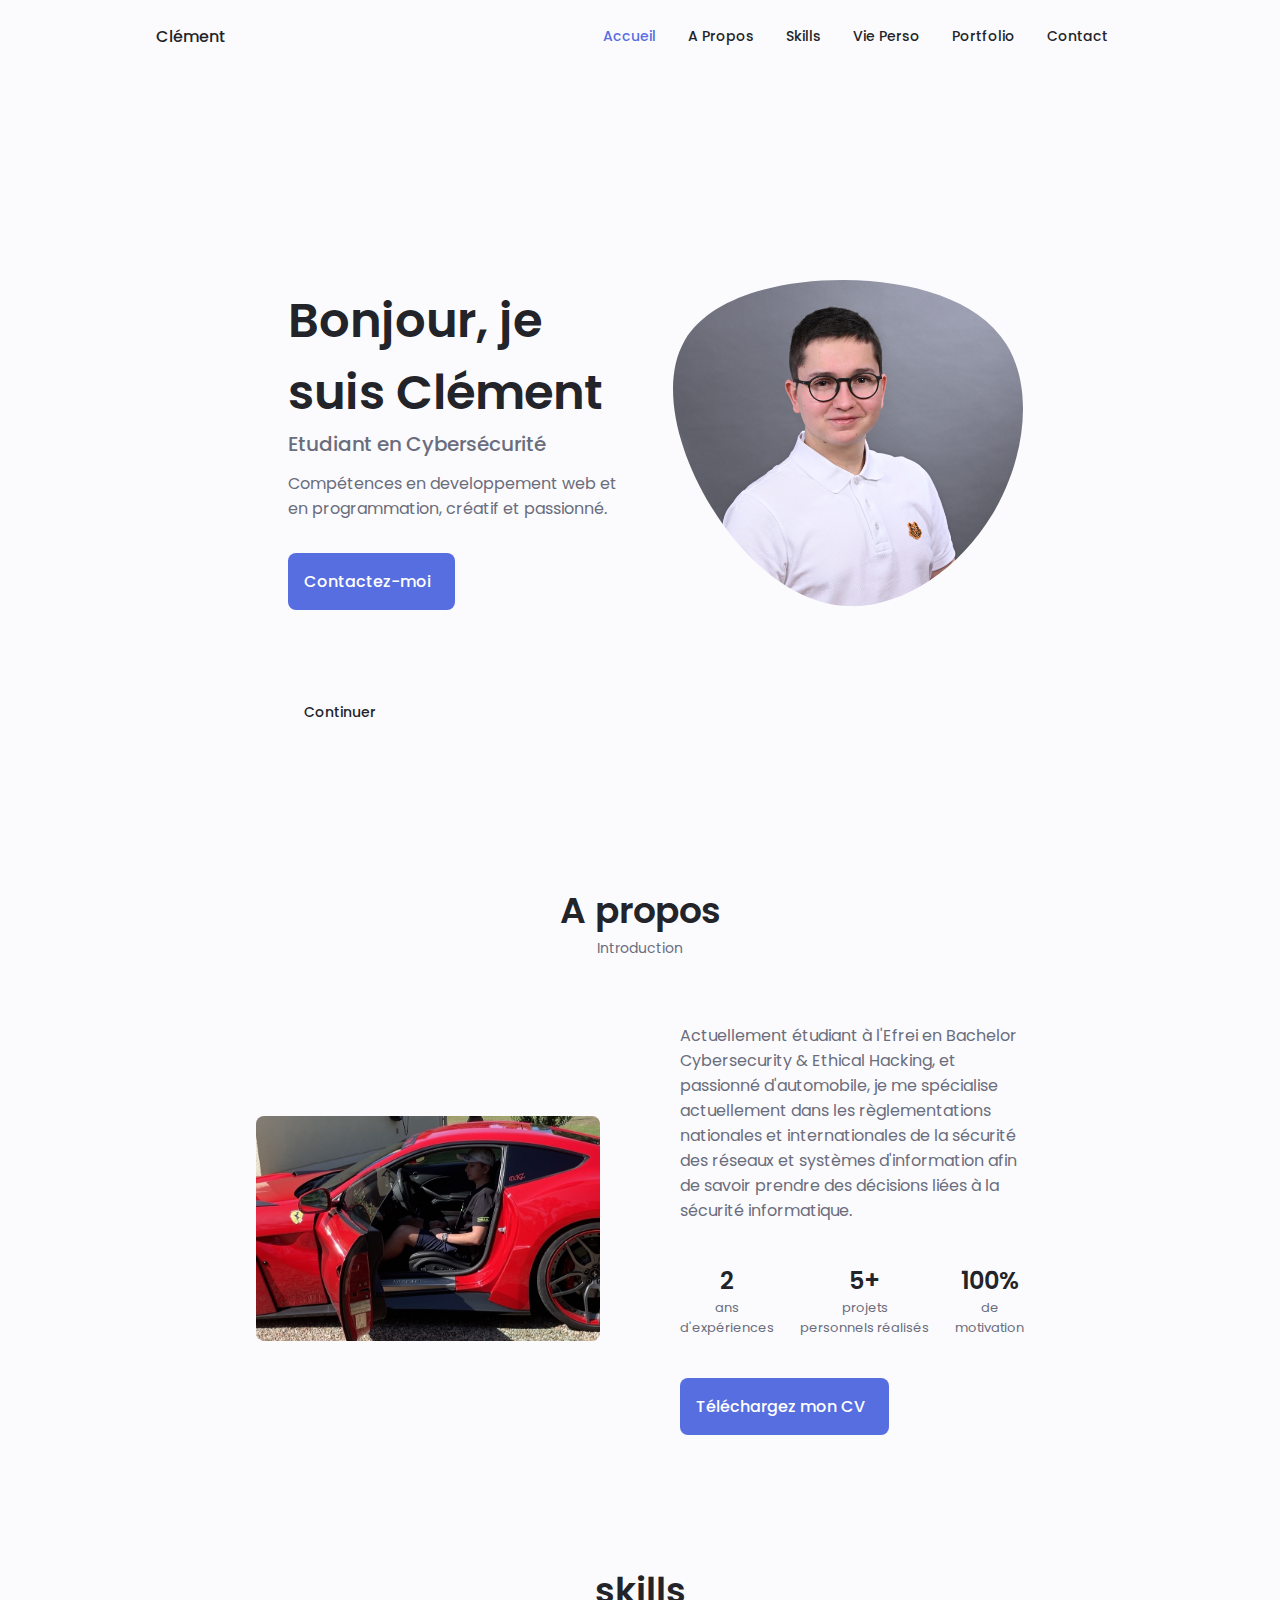
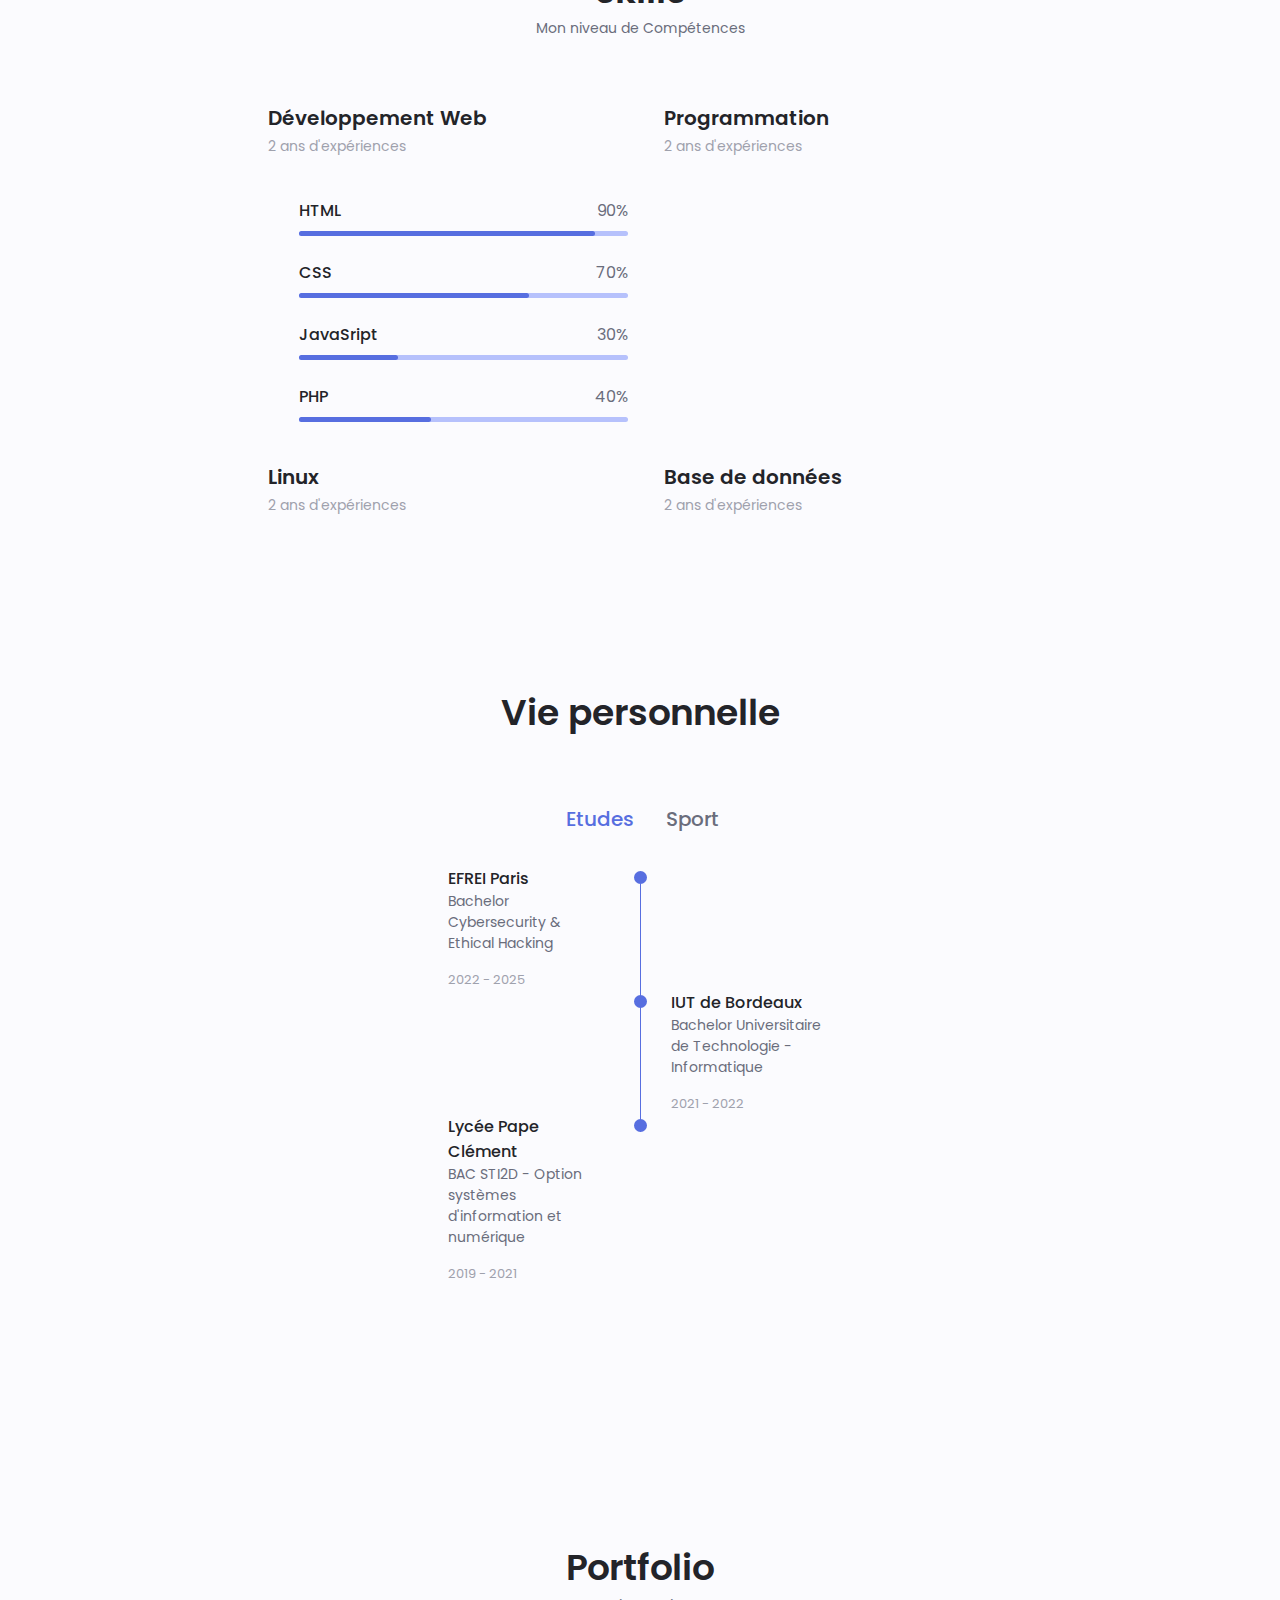
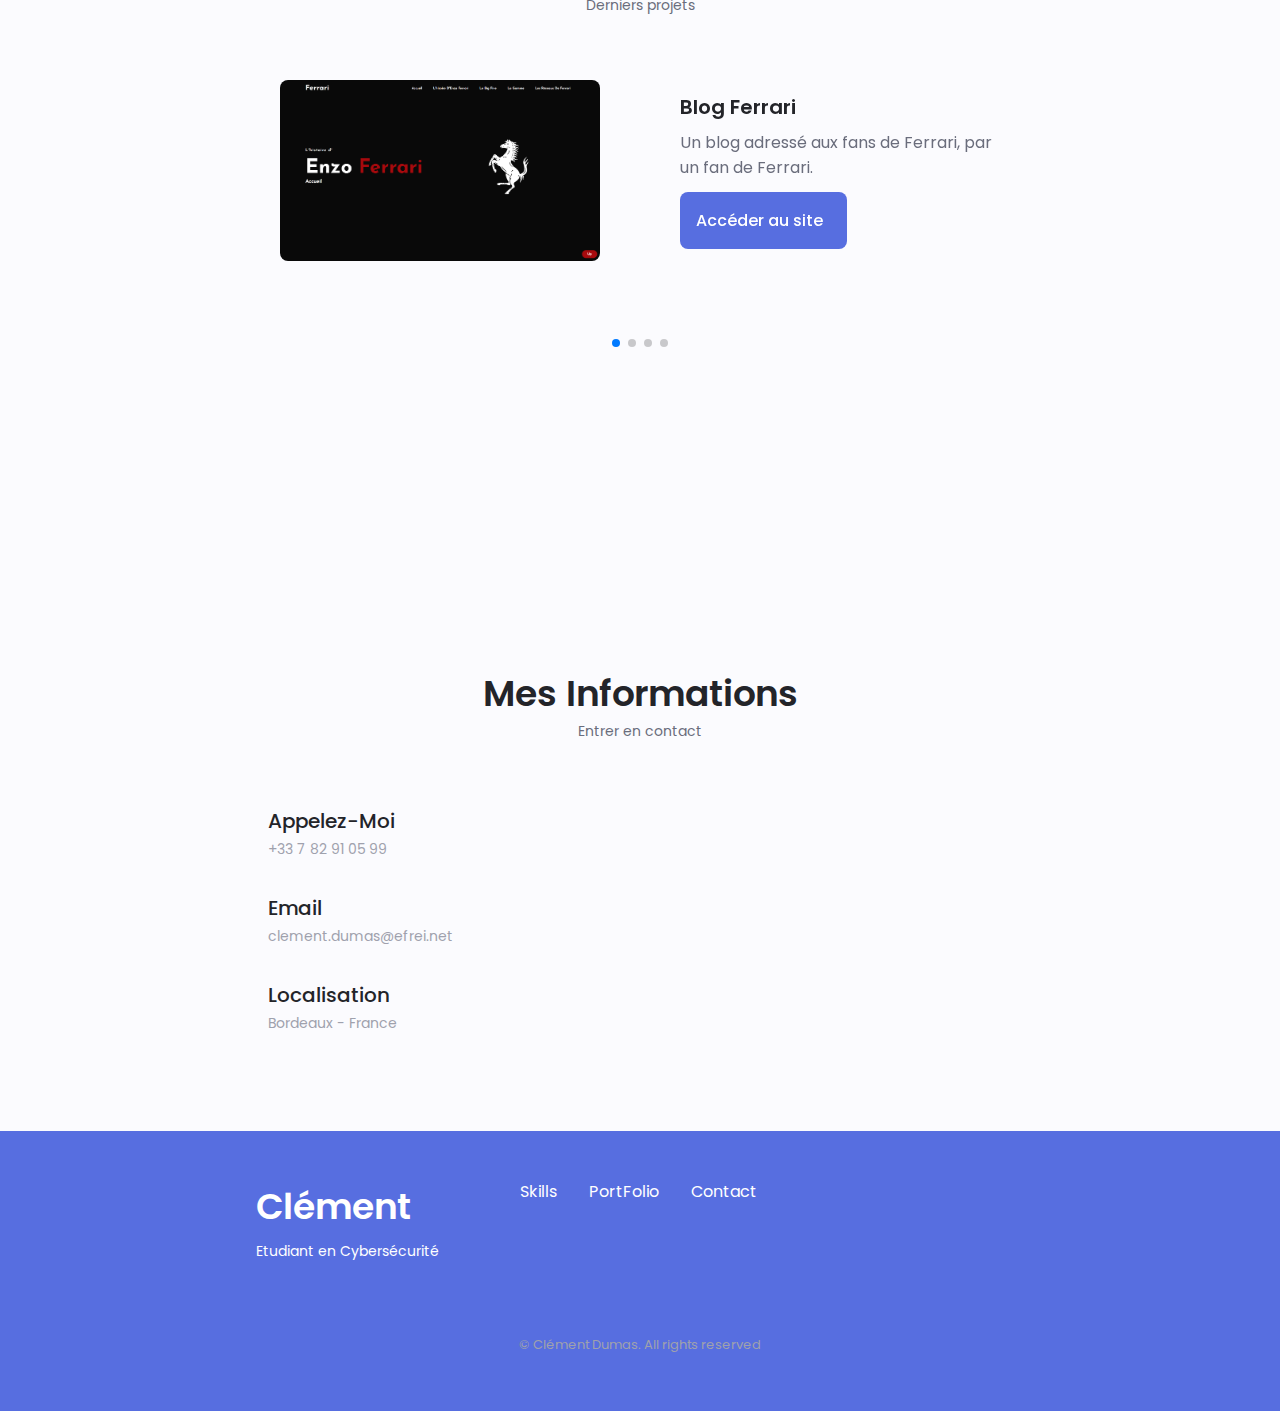
==== commit e0a0351e: "add novas part in portfolio" ====
--- a/index.html
+++ b/index.html
@@ -526,6 +526,18 @@
                             </a>
                         </div>
                     </div>
+                    <!--==================== PORTFOLIO 4====================-->
+                    <div class="portfolio__content grid swiper-slide">
+                        <img src="assets/img/novas.png" alt="" class="portfolio__img">
+                        <div class="portfolio__data">
+                            <h3 class="portfolio__title">Novas</h3>
+                            <p class="portfolio__description">Mon premier projet web, fait avec un ami</p>
+                            <a href="Site/Novas.html" class="button button--flex button--small portfolio__button">
+                                Acc&eacute;der au site
+                                <i class="uil uil-arrow-right button__icon"></i>
+                            </a>
+                        </div>
+                    </div>
                 </div>
                 <div class="swiper-button-next">
                     <i class="uil uil-angle-right-b swiper-portfolio-icon"></i>
@@ -633,4 +645,4 @@
     <script src="assets/js/main.js"></script>
 </body>
 
-</html>+</html>
